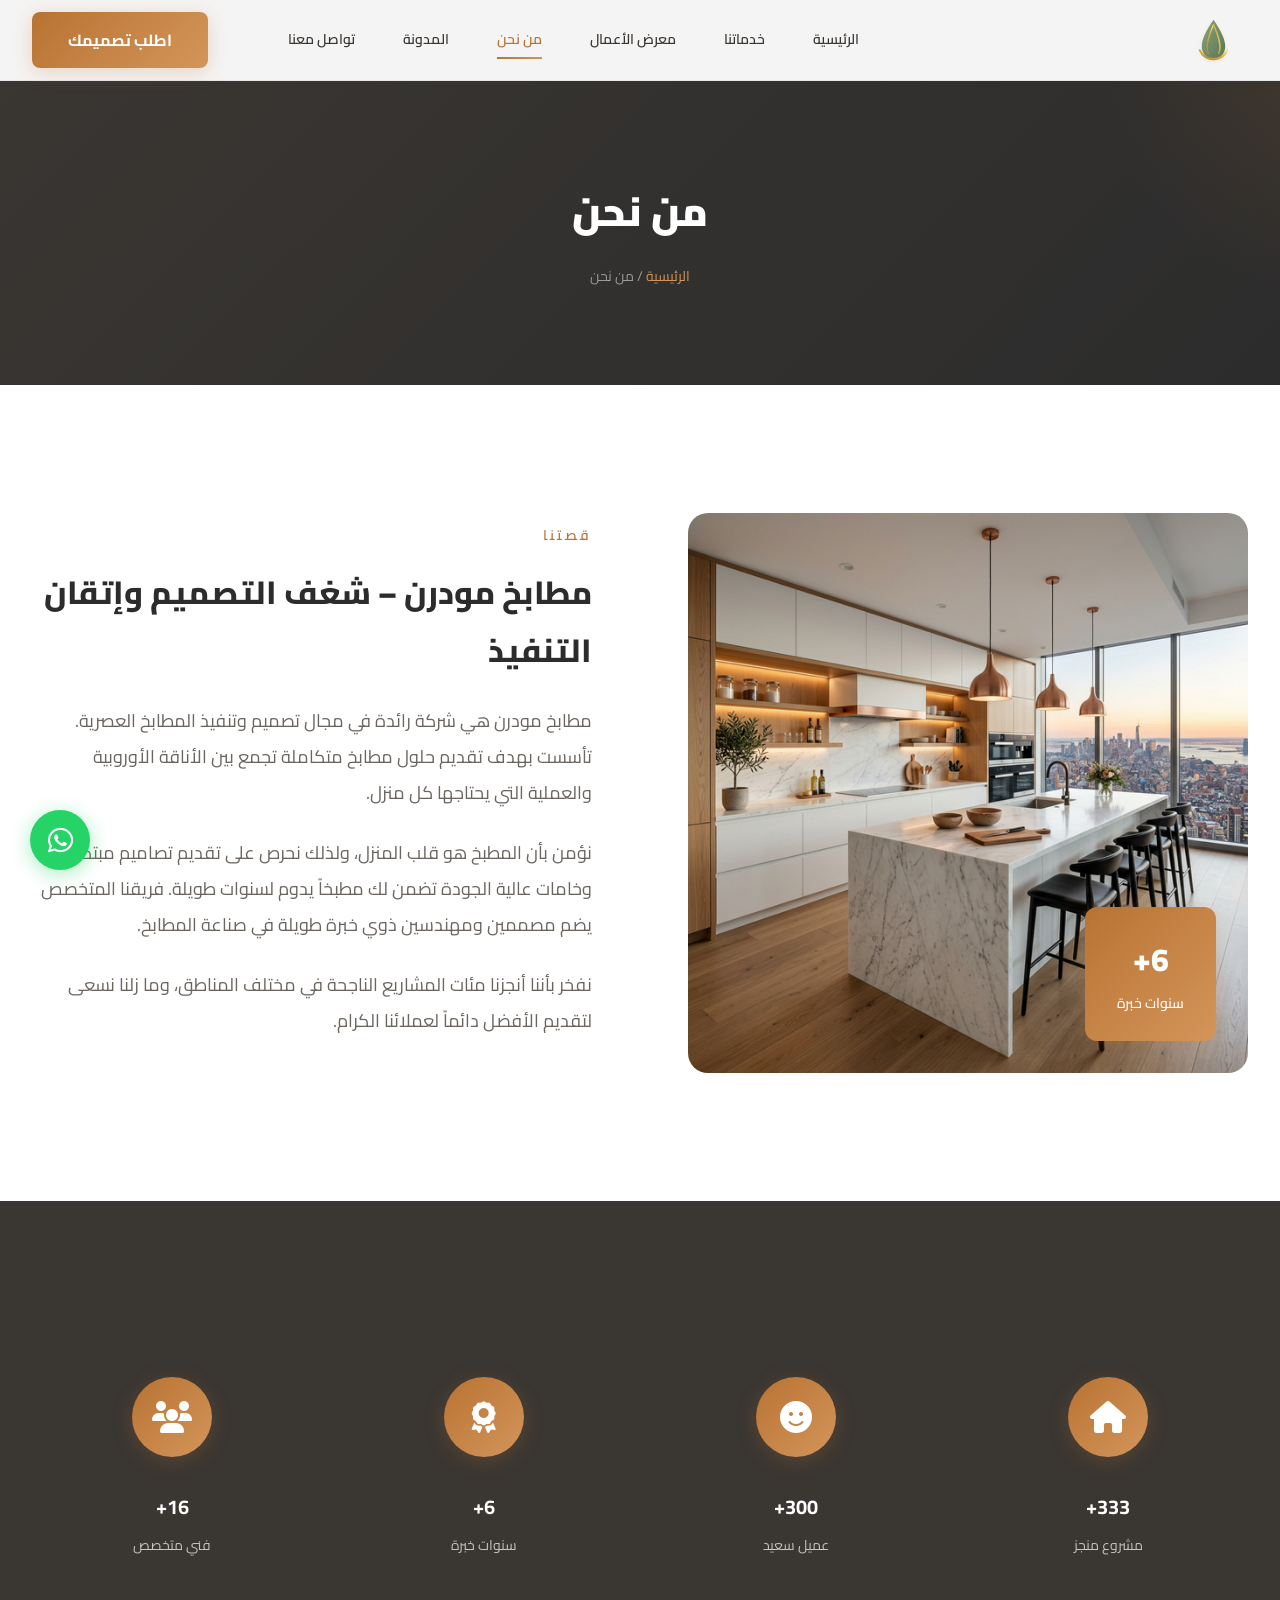
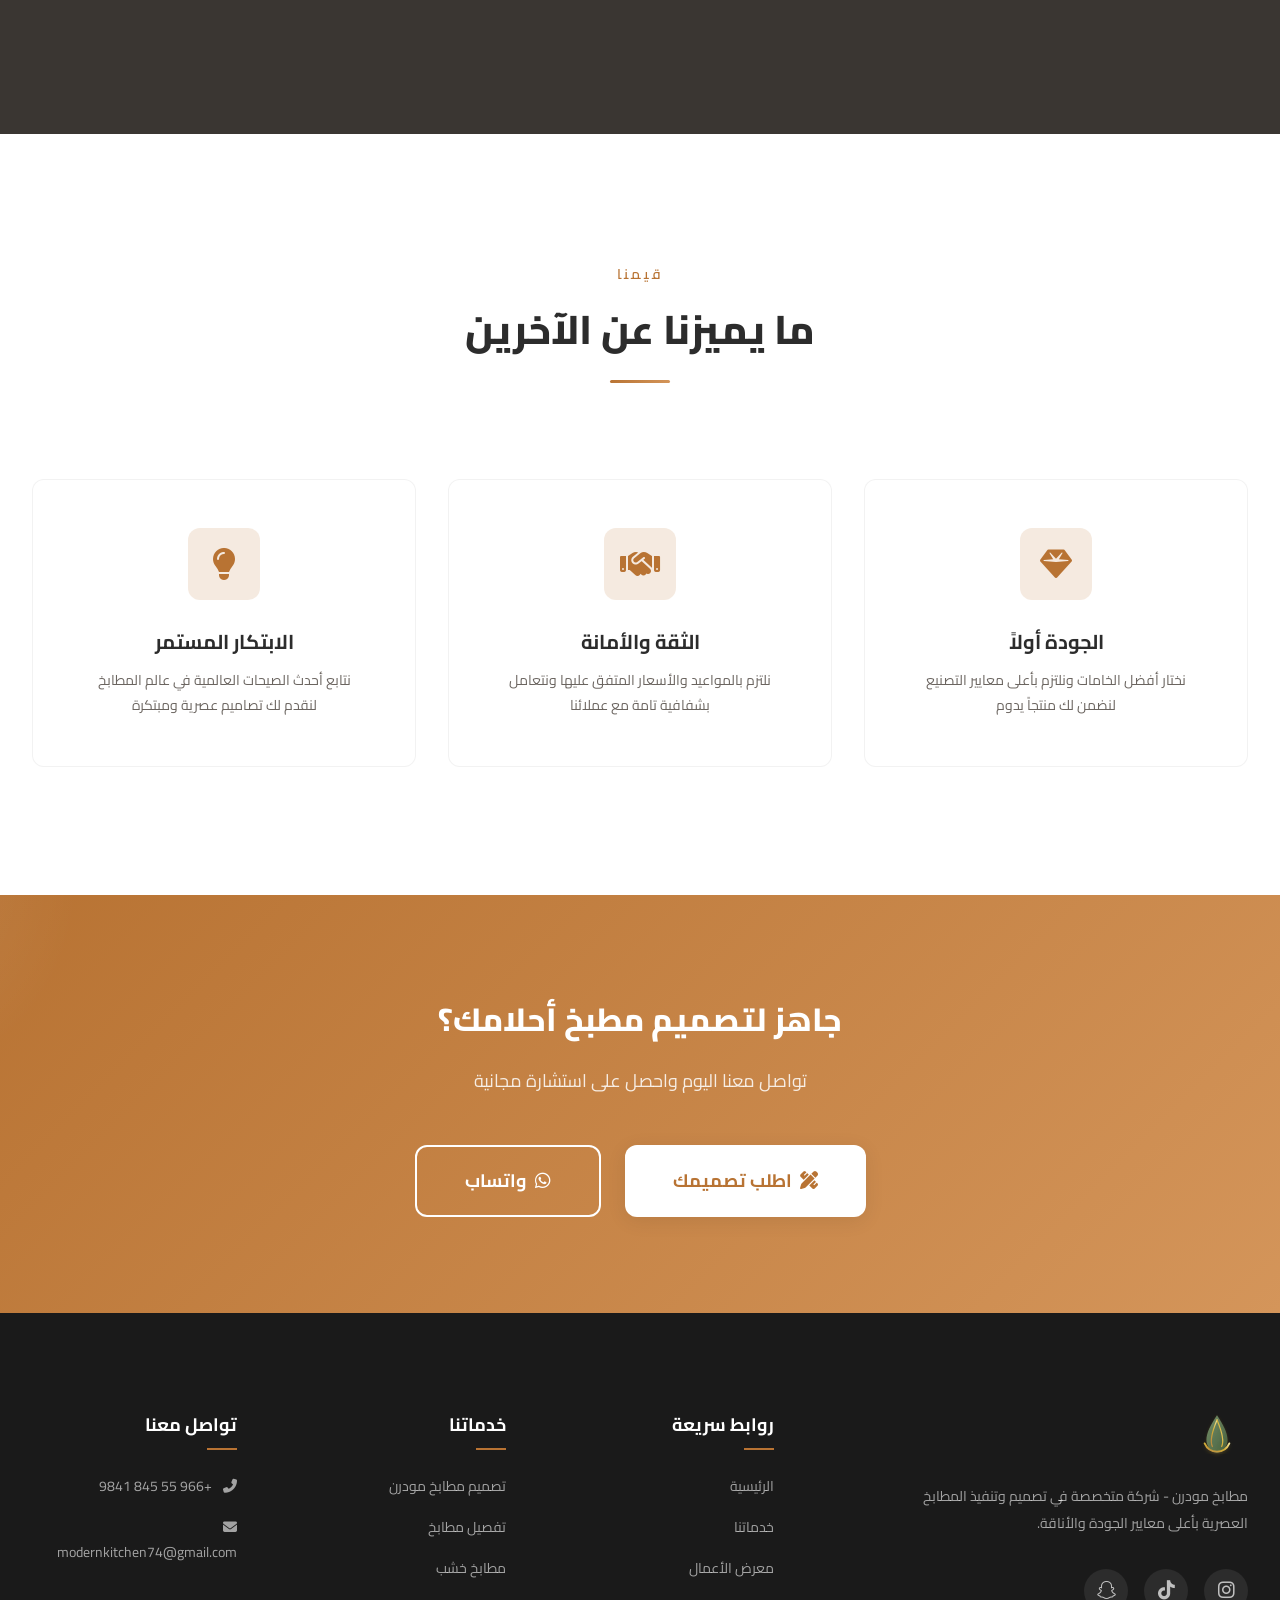
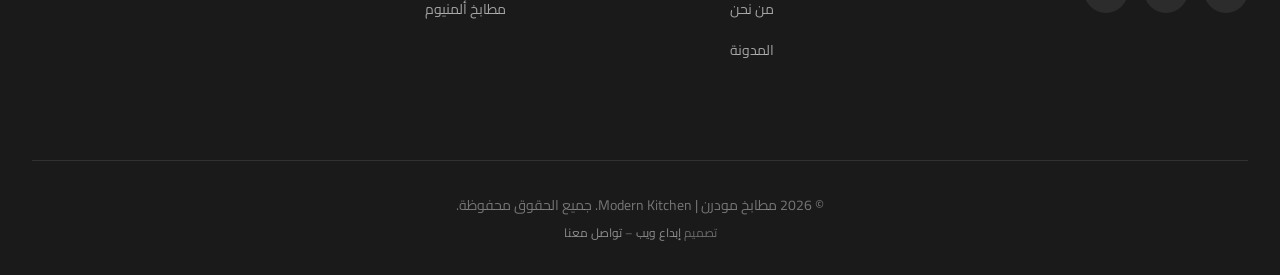
==== about.html @ 8cf5b896 "Add files via upload رفع ملفات الموقع" ====
<!DOCTYPE html>
<html lang="ar" dir="rtl">

<head>
    <meta charset="UTF-8">
    <meta name="viewport" content="width=device-width, initial-scale=1.0">
    <title>من نحن | مطابخ مودرن - خبرة وجودة في تصميم المطابخ</title>
    <meta name="description"
        content="تعرف على مطابخ مودرن، شركة رائدة في تصميم وتنفيذ المطابخ العصرية بأعلى معايير الجودة وأحدث التصاميم العالمية.">
    <meta name="keywords" content="مطابخ مودرن, شركة مطابخ, تصميم مطابخ حديثة, عن الشركة">
    <meta property="og:title" content="من نحن | مطابخ مودرن - خبرة وجودة في تصميم المطابخ">
    <meta property="og:description"
        content="تعرف على مطابخ مودرن، شركة رائدة في تصميم وتنفيذ المطابخ العصرية بأعلى معايير الجودة وأحدث التصاميم العالمية.">
    <meta property="og:image" content="assets/images/hero-kitchen.png">
    <meta property="og:type" content="website">
    <link rel="icon" href="assets/logo.svg" type="image/png">
    <link rel="stylesheet" href="css/style.css">
    <link rel="stylesheet" href="https://cdnjs.cloudflare.com/ajax/libs/font-awesome/6.5.1/css/all.min.css">
</head>

<body>

    <!-- Navigation -->
    <nav class="navbar" id="navbar">
        <div class="container">
            <a href="index.html" class="navbar__logo"><img src="assets/logo.svg" alt="مطابخ مودرن"></a>
            <div class="navbar__links" id="navLinks">
                <a href="index.html" class="navbar__link">الرئيسية</a>
                <a href="services.html" class="navbar__link">خدماتنا</a>
                <a href="gallery.html" class="navbar__link">معرض الأعمال</a>
                <a href="about.html" class="navbar__link active">من نحن</a>
                <a href="blog.html" class="navbar__link">المدونة</a>
                <a href="contact.html" class="navbar__link">تواصل معنا</a>
                <a href="contact.html" class="btn btn--primary navbar__cta">اطلب تصميمك</a>
            </div>
            <div class="navbar__toggle" id="navToggle"><span></span><span></span><span></span></div>
        </div>
    </nav>
    <div class="nav-overlay" id="navOverlay"></div>

    <!-- Page Header -->
    <div class="page-header">
        <div class="container">
            <h1 class="page-header__title">من نحن</h1>
            <p class="page-header__breadcrumb"><a href="index.html">الرئيسية</a> / من نحن</p>
        </div>
    </div>

    <!-- About Content -->
    <section class="section">
        <div class="container">
            <div class="about-content reveal">
                <div class="about-image">
                    <img src="assets/images/hero-kitchen.png" alt="فريق مطابخ مودرن">
                    <div class="about-image__badge">
                        <span class="number counter" data-target="10" data-suffix="+">0+</span>
                        <span class="text">سنوات خبرة</span>
                    </div>
                </div>
                <div class="about-text">
                    <span class="section-subtitle" style="text-align: right;">قصتنا</span>
                    <h2>مطابخ مودرن – شغف التصميم وإتقان التنفيذ</h2>
                    <p>
                        مطابخ مودرن هي شركة رائدة في مجال تصميم وتنفيذ المطابخ العصرية. تأسست بهدف تقديم حلول مطابخ
                        متكاملة تجمع بين الأناقة الأوروبية والعملية التي يحتاجها كل منزل.
                    </p>
                    <p>
                        نؤمن بأن المطبخ هو قلب المنزل، ولذلك نحرص على تقديم تصاميم مبتكرة وخامات عالية الجودة تضمن لك
                        مطبخاً يدوم لسنوات طويلة. فريقنا المتخصص يضم مصممين ومهندسين ذوي خبرة طويلة في صناعة المطابخ.
                    </p>
                    <p>
                        نفخر بأننا أنجزنا مئات المشاريع الناجحة في مختلف المناطق، وما زلنا نسعى لتقديم الأفضل دائماً
                        لعملائنا الكرام.
                    </p>
                </div>
            </div>
        </div>
    </section>

    <!-- Stats -->
    <section class="section section--dark">
        <div class="container">
            <div class="why-grid reveal">
                <div class="why-card" style="color: var(--white);">
                    <div class="why-card__icon">
                        <i class="fas fa-home"></i>
                    </div>
                    <h3 class="why-card__title" style="color: var(--white);"><span class="counter" data-target="500"
                            data-suffix="+">0+</span></h3>
                    <p class="why-card__desc" style="color: rgba(255,255,255,0.7);">مشروع منجز</p>
                </div>
                <div class="why-card" style="color: var(--white);">
                    <div class="why-card__icon">
                        <i class="fas fa-smile"></i>
                    </div>
                    <h3 class="why-card__title" style="color: var(--white);"><span class="counter" data-target="450"
                            data-suffix="+">0+</span></h3>
                    <p class="why-card__desc" style="color: rgba(255,255,255,0.7);">عميل سعيد</p>
                </div>
                <div class="why-card" style="color: var(--white);">
                    <div class="why-card__icon">
                        <i class="fas fa-award"></i>
                    </div>
                    <h3 class="why-card__title" style="color: var(--white);"><span class="counter" data-target="10"
                            data-suffix="+">0+</span></h3>
                    <p class="why-card__desc" style="color: rgba(255,255,255,0.7);">سنوات خبرة</p>
                </div>
                <div class="why-card" style="color: var(--white);">
                    <div class="why-card__icon">
                        <i class="fas fa-users"></i>
                    </div>
                    <h3 class="why-card__title" style="color: var(--white);"><span class="counter" data-target="25"
                            data-suffix="+">0+</span></h3>
                    <p class="why-card__desc" style="color: rgba(255,255,255,0.7);">فني متخصص</p>
                </div>
            </div>
        </div>
    </section>

    <!-- Values -->
    <section class="section">
        <div class="container">
            <div class="section-header reveal">
                <span class="section-subtitle">قيمنا</span>
                <h2 class="section-title">ما يميزنا عن الآخرين</h2>
                <div class="accent-line"></div>
            </div>
            <div class="services-grid">
                <div class="service-card reveal reveal-delay-1">
                    <div class="service-card__icon"><i class="fas fa-gem"></i></div>
                    <h3 class="service-card__title">الجودة أولاً</h3>
                    <p class="service-card__desc">نختار أفضل الخامات ونلتزم بأعلى معايير التصنيع لنضمن لك منتجاً يدوم
                    </p>
                </div>
                <div class="service-card reveal reveal-delay-2">
                    <div class="service-card__icon"><i class="fas fa-handshake"></i></div>
                    <h3 class="service-card__title">الثقة والأمانة</h3>
                    <p class="service-card__desc">نلتزم بالمواعيد والأسعار المتفق عليها ونتعامل بشفافية تامة مع عملائنا
                    </p>
                </div>
                <div class="service-card reveal reveal-delay-3">
                    <div class="service-card__icon"><i class="fas fa-lightbulb"></i></div>
                    <h3 class="service-card__title">الابتكار المستمر</h3>
                    <p class="service-card__desc">نتابع أحدث الصيحات العالمية في عالم المطابخ لنقدم لك تصاميم عصرية
                        ومبتكرة</p>
                </div>
            </div>
        </div>
    </section>

    <!-- CTA -->
    <section class="cta-banner">
        <div class="container reveal">
            <h2>جاهز لتصميم مطبخ أحلامك؟</h2>
            <p>تواصل معنا اليوم واحصل على استشارة مجانية</p>
            <div style="display:flex;justify-content:center;gap:var(--space-md);flex-wrap:wrap;">
                <a href="contact.html" class="btn btn--white btn--large"><i class="fas fa-pencil-ruler"></i> اطلب
                    تصميمك</a>
                <a href="https://wa.me/966558459841" target="_blank" class="btn btn--outline btn--large"
                    style="border-color:white;color:white;"><i class="fab fa-whatsapp"></i> واتساب</a>
            </div>
        </div>
    </section>

    <!-- Footer -->
    <footer class="footer">
        <div class="container">
            <div class="footer-grid">
                <div>
                    <div class="footer__logo"><img src="assets/logo.svg" alt="مطابخ مودرن"></div>
                    <p class="footer__about">مطابخ مودرن - شركة متخصصة في تصميم وتنفيذ المطابخ العصرية بأعلى معايير
                        الجودة والأناقة.</p>
                    <div class="footer__social">
                        <a href="https://www.instagram.com/cheetah.295295?igsh=aTEyNHp6MndlN3J6"
                            class="footer__social-link" aria-label="انستقرام" target="_blank"><i
                                class="fab fa-instagram"></i></a>
                        <a href="https://www.tiktok.com/@user1699991954633" class="footer__social-link"
                            aria-label="تيك توك" target="_blank"><i class="fab fa-tiktok"></i></a>
                        <a href="https://www.snapchat.com/add/bwrknlhmyqny26?share_id=SF7u6Dhm6Oc&locale=ar-EG-u-nu-latn"
                            class="footer__social-link" aria-label="سناب شات" target="_blank"><i
                                class="fab fa-snapchat"></i></a>
                    </div>
                </div>
                <div>
                    <h3 class="footer__title">روابط سريعة</h3>
                    <div class="footer__links">
                        <a href="index.html" class="footer__link">الرئيسية</a>
                        <a href="services.html" class="footer__link">خدماتنا</a>
                        <a href="gallery.html" class="footer__link">معرض الأعمال</a>
                        <a href="about.html" class="footer__link">من نحن</a>
                        <a href="blog.html" class="footer__link">المدونة</a>
                    </div>
                </div>
                <div>
                    <h3 class="footer__title">خدماتنا</h3>
                    <div class="footer__links">
                        <a href="services.html" class="footer__link">تصميم مطابخ مودرن</a>
                        <a href="services.html" class="footer__link">تفصيل مطابخ</a>
                        <a href="services.html" class="footer__link">مطابخ خشب</a>
                        <a href="services.html" class="footer__link">مطابخ ألمنيوم</a>
                    </div>
                </div>
                <div>
                    <h3 class="footer__title">تواصل معنا</h3>
                    <div class="footer__links">
                        <a href="tel:+966558459841" class="footer__link"><i class="fas fa-phone-alt"
                                style="margin-left: 8px;"></i> +966 55 845 9841</a>
                        <a href="mailto:modernkitchen74@gmail.com" class="footer__link"><i class="fas fa-envelope"
                                style="margin-left:8px;"></i> modernkitchen74@gmail.com</a>
                    </div>
                </div>
            </div>
            <div class="footer__bottom">
                <p>© 2026 مطابخ مودرن | Modern Kitchen. جميع الحقوق محفوظة.</p>
                <p class="footer__designer">
                    تصميم
                    <a href="https://wa.me/967779781978" target="_blank" rel="noopener noreferrer">إبداع ويب</a>
                    –
                    <a href="https://wa.me/967779781978" target="_blank" rel="noopener noreferrer">تواصل معنا</a>
                </p>
            </div>
        </div>
    </footer>

    <a href="https://wa.me/966558459841" target="_blank" class="whatsapp-float" aria-label="تواصل عبر واتساب"><i
            class="fab fa-whatsapp"></i></a>
    <script src="js/main.js"></script>
</body>

</html>
---- css/style.css ----
/* ======================================
   مطابخ مودرن – Modern Kitchen
   Design System & Styles
   ====================================== */

/* --- Google Fonts --- */
@import url('https://fonts.googleapis.com/css2?family=Cairo:wght@300;400;500;600;700;800;900&display=swap');

/* --- CSS Custom Properties --- */
:root {
  /* Colors */
  --white: #FFFFFF;
  --off-white: #FAFAF8;
  --light-gray: #F5F5F0;
  --medium-gray: #E8E0D8;
  --warm-gray: #C5B9AD;
  --dark-gray: #6B6560;
  --charcoal: #3A3632;
  --dark: #2C2C2C;
  --black: #1A1A1A;

  /* Brand Copper */
  --copper: #B87333;
  --copper-light: #D4955A;
  --copper-dark: #8B5A2B;
  --copper-glow: rgba(184, 115, 51, 0.15);
  --copper-gradient: linear-gradient(135deg, #B87333, #D4955A);

  /* Wood Tones */
  --wood-light: #DEC9A8;
  --wood-medium: #B8936A;
  --wood-dark: #8B6D4A;

  /* Typography */
  --font-family: 'Cairo', sans-serif;
  --font-size-xs: 0.75rem;
  --font-size-sm: 0.875rem;
  --font-size-base: 1rem;
  --font-size-md: 1.125rem;
  --font-size-lg: 1.25rem;
  --font-size-xl: 1.5rem;
  --font-size-2xl: 2rem;
  --font-size-3xl: 2.5rem;
  --font-size-4xl: 3.25rem;
  --font-size-5xl: 4rem;

  /* Spacing */
  --space-xs: 0.5rem;
  --space-sm: 1rem;
  --space-md: 1.5rem;
  --space-lg: 2rem;
  --space-xl: 3rem;
  --space-2xl: 4rem;
  --space-3xl: 6rem;
  --space-4xl: 8rem;

  /* Layout */
  --container-max: 1280px;
  --container-narrow: 960px;
  --radius-sm: 8px;
  --radius-md: 12px;
  --radius-lg: 20px;
  --radius-xl: 30px;

  /* Shadows */
  --shadow-sm: 0 2px 8px rgba(0, 0, 0, 0.06);
  --shadow-md: 0 4px 20px rgba(0, 0, 0, 0.08);
  --shadow-lg: 0 8px 40px rgba(0, 0, 0, 0.12);
  --shadow-xl: 0 16px 60px rgba(0, 0, 0, 0.16);
  --shadow-copper: 0 4px 20px rgba(184, 115, 51, 0.25);

  /* Transitions */
  --transition-fast: 0.2s cubic-bezier(0.4, 0, 0.2, 1);
  --transition-base: 0.3s cubic-bezier(0.4, 0, 0.2, 1);
  --transition-slow: 0.5s cubic-bezier(0.4, 0, 0.2, 1);
  --transition-spring: 0.6s cubic-bezier(0.34, 1.56, 0.64, 1);
}

/* --- Reset & Base --- */
*,
*::before,
*::after {
  margin: 0;
  padding: 0;
  box-sizing: border-box;
}

html {
  font-size: 16px;
  scroll-behavior: smooth;
  scroll-padding-top: 80px;
}

body {
  font-family: var(--font-family);
  font-weight: 400;
  line-height: 1.8;
  color: var(--dark);
  background-color: var(--white);
  direction: rtl;
  text-align: right;
  overflow-x: hidden;
  -webkit-font-smoothing: antialiased;
  -moz-osx-font-smoothing: grayscale;
}

a {
  text-decoration: none;
  color: inherit;
  transition: color var(--transition-fast);
}

img {
  max-width: 100%;
  height: auto;
  display: block;
}

ul,
ol {
  list-style: none;
}

button,
input,
textarea,
select {
  font-family: var(--font-family);
  font-size: var(--font-size-base);
  border: none;
  outline: none;
  background: none;
}

button {
  cursor: pointer;
}

/* --- Utility Classes --- */
.container {
  width: 100%;
  max-width: var(--container-max);
  margin: 0 auto;
  padding: 0 var(--space-lg);
}

.container--narrow {
  max-width: var(--container-narrow);
}

.section {
  padding: var(--space-4xl) 0;
}

.section--gray {
  background-color: var(--light-gray);
}

.section--dark {
  background-color: var(--charcoal);
  color: var(--white);
}

.section-header {
  text-align: center;
  margin-bottom: var(--space-3xl);
}

.section-subtitle {
  font-size: var(--font-size-sm);
  font-weight: 600;
  color: var(--copper);
  text-transform: uppercase;
  letter-spacing: 3px;
  margin-bottom: var(--space-sm);
  display: block;
}

.section-title {
  font-size: var(--font-size-3xl);
  font-weight: 800;
  color: var(--dark);
  margin-bottom: var(--space-md);
  line-height: 1.3;
}

.section--dark .section-title {
  color: var(--white);
}

.section-desc {
  font-size: var(--font-size-md);
  color: var(--dark-gray);
  max-width: 600px;
  margin: 0 auto;
  line-height: 1.9;
}

.section--dark .section-desc {
  color: var(--warm-gray);
}

/* Horizontal divider accent */
.accent-line {
  width: 60px;
  height: 3px;
  background: var(--copper-gradient);
  margin: var(--space-md) auto;
  border-radius: 2px;
}

/* --- Buttons --- */
.btn {
  display: inline-flex;
  align-items: center;
  justify-content: center;
  gap: var(--space-xs);
  padding: 14px 36px;
  border-radius: var(--radius-sm);
  font-weight: 700;
  font-size: var(--font-size-base);
  transition: all var(--transition-base);
  white-space: nowrap;
  position: relative;
  overflow: hidden;
}

.btn--primary {
  background: var(--copper-gradient);
  color: var(--white);
  box-shadow: var(--shadow-copper);
}

.btn--primary:hover {
  transform: translateY(-2px);
  box-shadow: 0 8px 30px rgba(184, 115, 51, 0.35);
}

.btn--outline {
  border: 2px solid var(--copper);
  color: var(--copper);
  background: transparent;
}

.btn--outline:hover {
  background: var(--copper);
  color: var(--white);
  transform: translateY(-2px);
}

.btn--white {
  background: var(--white);
  color: var(--copper);
  box-shadow: var(--shadow-md);
}

.btn--white:hover {
  transform: translateY(-2px);
  box-shadow: var(--shadow-lg);
}

.btn--whatsapp {
  background: #25D366;
  color: var(--white);
}

.btn--whatsapp:hover {
  background: #1EBE5A;
  transform: translateY(-2px);
  box-shadow: 0 8px 30px rgba(37, 211, 102, 0.3);
}

.btn--large {
  padding: 18px 48px;
  font-size: var(--font-size-md);
  border-radius: var(--radius-md);
}

/* --- Navigation --- */
.navbar {
  position: fixed;
  top: 0;
  right: 0;
  left: 0;
  z-index: 1000;
  background: rgba(255, 255, 255, 0.95);
  backdrop-filter: blur(20px);
  -webkit-backdrop-filter: blur(20px);
  border-bottom: 1px solid rgba(0, 0, 0, 0.05);
  transition: all var(--transition-base);
}

.navbar.scrolled {
  box-shadow: var(--shadow-md);
  background: rgba(255, 255, 255, 0.98);
}

.navbar .container {
  display: flex;
  align-items: center;
  justify-content: space-between;
  height: 80px;
}

.navbar__logo {
  display: flex;
  align-items: center;
  gap: var(--space-sm);
}

.navbar__logo img {
  height: 55px;
  width: auto;
  object-fit: contain;
}

.navbar__links {
  display: flex;
  align-items: center;
  gap: var(--space-xl);
}

.navbar__link {
  font-size: var(--font-size-sm);
  font-weight: 600;
  color: var(--charcoal);
  position: relative;
  padding: 6px 0;
}

.navbar__link::after {
  content: '';
  position: absolute;
  bottom: 0;
  right: 0;
  width: 0;
  height: 2px;
  background: var(--copper-gradient);
  transition: width var(--transition-base);
}

.navbar__link:hover::after,
.navbar__link.active::after {
  width: 100%;
}

.navbar__link:hover,
.navbar__link.active {
  color: var(--copper);
}

.navbar__cta {
  margin-right: var(--space-lg);
}

.navbar__toggle {
  display: none;
  flex-direction: column;
  gap: 5px;
  padding: 6px;
  cursor: pointer;
}

.navbar__toggle span {
  width: 24px;
  height: 2px;
  background: var(--dark);
  border-radius: 2px;
  transition: all var(--transition-fast);
}

/* --- Hero Section --- */
.hero {
  position: relative;
  height: 100vh;
  min-height: 700px;
  display: flex;
  align-items: center;
  overflow: hidden;
}

.hero__bg {
  position: absolute;
  inset: 0;
  z-index: 0;
}

.hero__bg img {
  width: 100%;
  height: 100%;
  object-fit: cover;
}

.hero__overlay {
  position: absolute;
  inset: 0;
  background: linear-gradient(to left,
      rgba(26, 26, 26, 0.75) 0%,
      rgba(26, 26, 26, 0.55) 40%,
      rgba(26, 26, 26, 0.2) 100%);
}

.hero__content {
  position: relative;
  z-index: 2;
  max-width: 650px;
}

.hero__badge {
  display: inline-block;
  padding: 8px 20px;
  background: var(--copper-glow);
  border: 1px solid rgba(184, 115, 51, 0.3);
  border-radius: var(--radius-xl);
  color: var(--copper-light);
  font-size: var(--font-size-sm);
  font-weight: 600;
  margin-bottom: var(--space-lg);
  backdrop-filter: blur(10px);
}

.hero__title {
  font-size: var(--font-size-4xl);
  font-weight: 900;
  color: var(--white);
  line-height: 1.25;
  margin-bottom: var(--space-lg);
}

.hero__title span {
  color: var(--copper-light);
}

.hero__subtitle {
  font-size: var(--font-size-lg);
  color: rgba(255, 255, 255, 0.85);
  line-height: 1.9;
  margin-bottom: var(--space-xl);
  max-width: 560px;
}

.hero__actions {
  display: flex;
  gap: var(--space-md);
  flex-wrap: wrap;
}

.hero__scroll {
  position: absolute;
  bottom: 40px;
  left: 50%;
  transform: translateX(-50%);
  z-index: 2;
  display: flex;
  flex-direction: column;
  align-items: center;
  gap: 8px;
  color: rgba(255, 255, 255, 0.5);
  font-size: var(--font-size-xs);
  animation: bounce 2s infinite;
}

.hero__scroll-icon {
  width: 28px;
  height: 44px;
  border: 2px solid rgba(255, 255, 255, 0.3);
  border-radius: 14px;
  position: relative;
}

.hero__scroll-icon::after {
  content: '';
  position: absolute;
  top: 8px;
  left: 50%;
  transform: translateX(-50%);
  width: 4px;
  height: 8px;
  background: var(--copper-light);
  border-radius: 2px;
  animation: scrollDot 2s infinite;
}

@keyframes bounce {

  0%,
  100% {
    transform: translateX(-50%) translateY(0);
  }

  50% {
    transform: translateX(-50%) translateY(8px);
  }
}

@keyframes scrollDot {
  0% {
    opacity: 1;
    top: 8px;
  }

  100% {
    opacity: 0;
    top: 24px;
  }
}

/* --- Services Section --- */
.services-grid {
  display: grid;
  grid-template-columns: repeat(3, 1fr);
  gap: var(--space-lg);
}

.service-card {
  background: var(--white);
  border-radius: var(--radius-md);
  padding: var(--space-xl);
  text-align: center;
  transition: all var(--transition-base);
  border: 1px solid rgba(0, 0, 0, 0.05);
  position: relative;
  overflow: hidden;
}

.service-card::before {
  content: '';
  position: absolute;
  top: 0;
  right: 0;
  left: 0;
  height: 3px;
  background: var(--copper-gradient);
  transform: scaleX(0);
  transition: transform var(--transition-base);
}

.service-card:hover::before {
  transform: scaleX(1);
}

.service-card:hover {
  transform: translateY(-8px);
  box-shadow: var(--shadow-lg);
}

.service-card__icon {
  width: 72px;
  height: 72px;
  margin: 0 auto var(--space-md);
  display: flex;
  align-items: center;
  justify-content: center;
  background: var(--copper-glow);
  border-radius: var(--radius-md);
  font-size: 2rem;
  color: var(--copper);
  transition: all var(--transition-base);
}

.service-card:hover .service-card__icon {
  background: var(--copper);
  color: var(--white);
  transform: scale(1.05);
}

.service-card__title {
  font-size: var(--font-size-lg);
  font-weight: 700;
  color: var(--dark);
  margin-bottom: var(--space-xs);
}

.service-card__desc {
  font-size: var(--font-size-sm);
  color: var(--dark-gray);
  line-height: 1.8;
}

/* --- Gallery Section --- */
.gallery-grid {
  display: grid;
  grid-template-columns: repeat(3, 1fr);
  grid-auto-rows: 300px;
  gap: var(--space-md);
}

.gallery-item {
  position: relative;
  border-radius: var(--radius-md);
  overflow: hidden;
  cursor: pointer;
  height: 100%;
}

.gallery-item img {
  width: 100%;
  height: 100%;
  object-fit: cover;
  transition: transform var(--transition-slow);
}

.gallery-item:hover img {
  transform: scale(1.08);
}

.gallery-item__overlay {
  position: absolute;
  inset: 0;
  background: linear-gradient(to top, rgba(26, 26, 26, 0.7) 0%, transparent 60%);
  display: flex;
  align-items: flex-end;
  padding: var(--space-lg);
  opacity: 0;
  transition: opacity var(--transition-base);
}

.gallery-item:hover .gallery-item__overlay {
  opacity: 1;
}

.gallery-item__title {
  color: var(--white);
  font-size: var(--font-size-md);
  font-weight: 700;
}

.gallery-item__tag {
  color: var(--copper-light);
  font-size: var(--font-size-sm);
  font-weight: 500;
}

/* Mosaic Layout */
.gallery-grid .gallery-item:nth-child(1) {
  grid-column: span 2;
  grid-row: span 2;
}

.gallery-grid .gallery-item:nth-child(6) {
  grid-row: span 2;
}

.gallery-grid .gallery-item:nth-child(9) {
  grid-column: span 2;
}

/* Mobile Responsiveness for Gallery */
@media (max-width: 992px) {
  .gallery-grid {
    grid-template-columns: repeat(2, 1fr);
    grid-auto-rows: 250px;
  }

  .gallery-grid .gallery-item:nth-child(1),
  .gallery-grid .gallery-item:nth-child(9) {
    grid-column: span 2;
  }
}

@media (max-width: 576px) {
  .gallery-grid {
    grid-template-columns: 1fr;
    grid-auto-rows: 200px;
  }

  .gallery-grid .gallery-item:nth-child(n) {
    grid-column: span 1;
    grid-row: span 1;
  }
}

/* --- Why Choose Us Section --- */
.why-grid {
  display: grid;
  grid-template-columns: repeat(4, 1fr);
  gap: var(--space-lg);
}

.why-card {
  text-align: center;
  padding: var(--space-xl);
}

.why-card__icon {
  width: 80px;
  height: 80px;
  margin: 0 auto var(--space-lg);
  display: flex;
  align-items: center;
  justify-content: center;
  background: var(--copper-gradient);
  border-radius: 50%;
  font-size: 2rem;
  color: var(--white);
  box-shadow: var(--shadow-copper);
  transition: transform var(--transition-spring);
}

.why-card:hover .why-card__icon {
  transform: scale(1.1) rotate(5deg);
}

.why-card__title {
  font-size: var(--font-size-lg);
  font-weight: 700;
  color: var(--dark);
  margin-bottom: var(--space-xs);
}

.why-card__desc {
  font-size: var(--font-size-sm);
  color: var(--dark-gray);
  line-height: 1.8;
}

/* --- Process Section --- */
.process-grid {
  display: grid;
  grid-template-columns: repeat(4, 1fr);
  gap: var(--space-lg);
  position: relative;
}

.process-grid::before {
  content: '';
  position: absolute;
  top: 48px;
  left: 15%;
  right: 15%;
  height: 2px;
  background: var(--medium-gray);
  z-index: 0;
}

.process-step {
  text-align: center;
  position: relative;
  z-index: 1;
}

.process-step__number {
  width: 96px;
  height: 96px;
  margin: 0 auto var(--space-lg);
  display: flex;
  align-items: center;
  justify-content: center;
  background: var(--white);
  border: 3px solid var(--copper);
  border-radius: 50%;
  font-size: var(--font-size-2xl);
  font-weight: 900;
  color: var(--copper);
  transition: all var(--transition-base);
  box-shadow: var(--shadow-sm);
}

.process-step:hover .process-step__number {
  background: var(--copper);
  color: var(--white);
  box-shadow: var(--shadow-copper);
  transform: scale(1.08);
}

.process-step__title {
  font-size: var(--font-size-md);
  font-weight: 700;
  color: var(--dark);
  margin-bottom: var(--space-xs);
}

.process-step__desc {
  font-size: var(--font-size-sm);
  color: var(--dark-gray);
}

/* --- Testimonials Section --- */
.testimonials-slider {
  max-width: 800px;
  margin: 0 auto;
  position: relative;
  overflow: hidden;
}

.testimonial-card {
  background: var(--white);
  border-radius: var(--radius-lg);
  padding: var(--space-2xl);
  text-align: center;
  box-shadow: var(--shadow-md);
  border: 1px solid rgba(0, 0, 0, 0.04);
  display: none;
}

.testimonial-card.active {
  display: block;
  animation: fadeIn 0.5s ease;
}

@keyframes fadeIn {
  from {
    opacity: 0;
    transform: translateY(10px);
  }

  to {
    opacity: 1;
    transform: translateY(0);
  }
}

.testimonial-card__stars {
  color: #F5A623;
  font-size: var(--font-size-xl);
  margin-bottom: var(--space-md);
  letter-spacing: 4px;
}

.testimonial-card__text {
  font-size: var(--font-size-lg);
  color: var(--charcoal);
  line-height: 2;
  margin-bottom: var(--space-lg);
  font-style: italic;
}

.testimonial-card__author {
  font-size: var(--font-size-md);
  font-weight: 700;
  color: var(--dark);
}

.testimonial-card__location {
  font-size: var(--font-size-sm);
  color: var(--dark-gray);
}

.testimonial-card__quote-icon {
  font-size: 3rem;
  color: var(--copper-glow);
  margin-bottom: var(--space-sm);
  display: block;
  color: var(--copper);
  opacity: 0.3;
}

.testimonials-nav {
  display: flex;
  justify-content: center;
  gap: var(--space-sm);
  margin-top: var(--space-xl);
}

.testimonials-nav button {
  width: 12px;
  height: 12px;
  border-radius: 50%;
  background: var(--medium-gray);
  transition: all var(--transition-fast);
  border: none;
  cursor: pointer;
}

.testimonials-nav button.active {
  background: var(--copper);
  transform: scale(1.2);
}

/* --- Contact Section --- */
.contact-wrapper {
  display: grid;
  grid-template-columns: 1fr 1fr;
  gap: var(--space-3xl);
  align-items: start;
}

.contact-info {
  padding-top: var(--space-lg);
}

.contact-info__title {
  font-size: var(--font-size-2xl);
  font-weight: 800;
  color: var(--dark);
  margin-bottom: var(--space-sm);
}

.contact-info__desc {
  font-size: var(--font-size-md);
  color: var(--dark-gray);
  margin-bottom: var(--space-xl);
  line-height: 1.9;
}

.contact-info__item {
  display: flex;
  align-items: center;
  gap: var(--space-md);
  margin-bottom: var(--space-lg);
}

.contact-info__icon {
  width: 52px;
  height: 52px;
  min-width: 52px;
  display: flex;
  align-items: center;
  justify-content: center;
  background: var(--copper-glow);
  border-radius: var(--radius-sm);
  font-size: 1.3rem;
  color: var(--copper);
}

.contact-info__text h4 {
  font-size: var(--font-size-base);
  font-weight: 700;
  color: var(--dark);
  margin-bottom: 2px;
}

.contact-info__text p {
  font-size: var(--font-size-sm);
  color: var(--dark-gray);
}

.contact-buttons {
  display: flex;
  gap: var(--space-sm);
  margin-top: var(--space-xl);
}

.contact-form {
  background: var(--white);
  border-radius: var(--radius-lg);
  padding: var(--space-2xl);
  box-shadow: var(--shadow-lg);
  border: 1px solid rgba(0, 0, 0, 0.04);
}

.form-group {
  margin-bottom: var(--space-md);
}

.form-group label {
  display: block;
  font-size: var(--font-size-sm);
  font-weight: 600;
  color: var(--dark);
  margin-bottom: var(--space-xs);
}

.form-group input,
.form-group textarea,
.form-group select {
  width: 100%;
  padding: 14px 18px;
  border: 2px solid var(--medium-gray);
  border-radius: var(--radius-sm);
  font-size: var(--font-size-base);
  color: var(--dark);
  background: var(--off-white);
  transition: all var(--transition-fast);
  direction: rtl;
}

.form-group input:focus,
.form-group textarea:focus,
.form-group select:focus {
  border-color: var(--copper);
  box-shadow: 0 0 0 4px var(--copper-glow);
  background: var(--white);
}

.form-group textarea {
  min-height: 120px;
  resize: vertical;
}

/* --- Footer --- */
.footer {
  background: var(--black);
  color: var(--white);
  padding: var(--space-3xl) 0 0;
}

.footer-grid {
  display: grid;
  grid-template-columns: 2fr 1fr 1fr 1fr;
  gap: var(--space-2xl);
  padding-bottom: var(--space-3xl);
  border-bottom: 1px solid rgba(255, 255, 255, 0.1);
}

.footer__logo {
  display: flex;
  align-items: center;
  gap: var(--space-sm);
  margin-bottom: var(--space-md);
}

.footer__logo img {
  height: 50px;
  object-fit: contain;
}

.footer__about {
  font-size: var(--font-size-sm);
  color: rgba(255, 255, 255, 0.6);
  line-height: 1.9;
  max-width: 350px;
}

.footer__title {
  font-size: var(--font-size-md);
  font-weight: 700;
  color: var(--white);
  margin-bottom: var(--space-lg);
  position: relative;
}

.footer__title::after {
  content: '';
  position: absolute;
  bottom: -8px;
  right: 0;
  width: 30px;
  height: 2px;
  background: var(--copper);
}

.footer__links {
  display: flex;
  flex-direction: column;
  gap: var(--space-sm);
}

.footer__link {
  font-size: var(--font-size-sm);
  color: rgba(255, 255, 255, 0.6);
  transition: all var(--transition-fast);
}

.footer__link:hover {
  color: var(--copper-light);
  padding-right: 8px;
}

.footer__social {
  display: flex;
  gap: var(--space-sm);
  margin-top: var(--space-lg);
}

.footer__social-link {
  width: 44px;
  height: 44px;
  display: flex;
  align-items: center;
  justify-content: center;
  border-radius: 50%;
  background: rgba(255, 255, 255, 0.08);
  color: rgba(255, 255, 255, 0.7);
  font-size: 1.2rem;
  transition: all var(--transition-base);
}

.footer__social-link:hover {
  background: var(--copper);
  color: var(--white);
  transform: translateY(-3px);
}

.footer__bottom {
  text-align: center;
  padding: var(--space-lg) 0;
  font-size: var(--font-size-sm);
  color: rgba(255, 255, 255, 0.4);
}

.footer__designer {
  margin-top: 4px;
  font-size: var(--font-size-xs);
  color: rgba(255, 255, 255, 0.35);
}

.footer__designer a {
  color: rgba(255, 255, 255, 0.5);
  text-decoration: none;
}

.footer__designer a:hover {
  color: var(--copper-light);
}

/* --- Floating WhatsApp Button --- */
.whatsapp-float {
  position: fixed;
  bottom: 30px;
  left: 30px;
  z-index: 999;
  width: 60px;
  height: 60px;
  background: #25D366;
  border-radius: 50%;
  display: flex;
  align-items: center;
  justify-content: center;
  color: var(--white);
  font-size: 1.8rem;
  box-shadow: 0 4px 20px rgba(37, 211, 102, 0.4);
  transition: all var(--transition-base);
  animation: whatsappPulse 2s infinite;
}

.whatsapp-float:hover {
  transform: scale(1.1);
  box-shadow: 0 8px 30px rgba(37, 211, 102, 0.5);
}

@keyframes whatsappPulse {

  0%,
  100% {
    box-shadow: 0 4px 20px rgba(37, 211, 102, 0.4);
  }

  50% {
    box-shadow: 0 4px 30px rgba(37, 211, 102, 0.6), 0 0 0 10px rgba(37, 211, 102, 0.1);
  }
}

/* --- Lightbox --- */
.lightbox {
  display: none;
  position: fixed;
  inset: 0;
  z-index: 2000;
  background: rgba(0, 0, 0, 0.92);
  backdrop-filter: blur(10px);
  align-items: center;
  justify-content: center;
  padding: var(--space-xl);
}

.lightbox.active {
  display: flex;
}

.lightbox__img {
  max-width: 90%;
  max-height: 85vh;
  border-radius: var(--radius-md);
  box-shadow: var(--shadow-xl);
}

.lightbox__close {
  position: absolute;
  top: 20px;
  left: 20px;
  width: 48px;
  height: 48px;
  display: flex;
  align-items: center;
  justify-content: center;
  border-radius: 50%;
  background: rgba(255, 255, 255, 0.1);
  color: var(--white);
  font-size: 1.5rem;
  cursor: pointer;
  transition: all var(--transition-fast);
}

.lightbox__close:hover {
  background: rgba(255, 255, 255, 0.2);
  transform: rotate(90deg);
}

/* --- Scroll Reveal Animations --- */
.reveal {
  opacity: 0;
  transform: translateY(30px);
  transition: all 0.8s cubic-bezier(0.4, 0, 0.2, 1);
}

.reveal.visible {
  opacity: 1;
  transform: translateY(0);
}

.reveal-delay-1 {
  transition-delay: 0.1s;
}

.reveal-delay-2 {
  transition-delay: 0.2s;
}

.reveal-delay-3 {
  transition-delay: 0.3s;
}

.reveal-delay-4 {
  transition-delay: 0.4s;
}

.reveal-delay-5 {
  transition-delay: 0.5s;
}

.reveal-delay-6 {
  transition-delay: 0.6s;
}

/* --- Page Header (for inner pages) --- */
.page-header {
  padding: calc(80px + var(--space-3xl)) 0 var(--space-3xl);
  background: linear-gradient(135deg, var(--charcoal) 0%, var(--dark) 100%);
  text-align: center;
  position: relative;
  overflow: hidden;
}

.page-header::before {
  content: '';
  position: absolute;
  top: -50%;
  right: -25%;
  width: 500px;
  height: 500px;
  background: radial-gradient(circle, var(--copper-glow) 0%, transparent 70%);
  border-radius: 50%;
}

.page-header__title {
  font-size: var(--font-size-3xl);
  font-weight: 900;
  color: var(--white);
  margin-bottom: var(--space-sm);
  position: relative;
}

.page-header__breadcrumb {
  font-size: var(--font-size-sm);
  color: rgba(255, 255, 255, 0.5);
  position: relative;
}

.page-header__breadcrumb a {
  color: var(--copper-light);
}

/* --- Blog Cards --- */
.blog-grid {
  display: grid;
  grid-template-columns: repeat(3, 1fr);
  gap: var(--space-lg);
}

.blog-card {
  background: var(--white);
  border-radius: var(--radius-md);
  overflow: hidden;
  box-shadow: var(--shadow-sm);
  transition: all var(--transition-base);
  border: 1px solid rgba(0, 0, 0, 0.05);
  display: flex;
  flex-direction: column;
}

.blog-card:hover {
  transform: translateY(-6px);
  box-shadow: var(--shadow-lg);
}

.blog-card__img {
  aspect-ratio: 16/10;
  overflow: hidden;
}

.blog-card__img img {
  width: 100%;
  height: 100%;
  object-fit: cover;
  transition: transform var(--transition-slow);
}

.blog-card:hover .blog-card__img img {
  transform: scale(1.05);
}

.blog-card__body {
  padding: var(--space-lg);
  display: flex;
  flex-direction: column;
  flex-grow: 1;
}

.blog-card__date {
  font-size: var(--font-size-xs);
  color: var(--copper);
  font-weight: 600;
  margin-bottom: var(--space-xs);
}

.blog-card__title {
  font-size: var(--font-size-lg);
  font-weight: 700;
  color: var(--dark);
  margin-bottom: var(--space-xs);
  line-height: 1.5;
}

.blog-card__excerpt {
  font-size: var(--font-size-sm);
  color: var(--dark-gray);
  line-height: 1.8;
  margin-bottom: var(--space-md);
  flex-grow: 1;
}

.blog-card__link {
  font-size: var(--font-size-sm);
  font-weight: 700;
  color: var(--copper);
  display: inline-flex;
  align-items: center;
  gap: 6px;
  transition: gap var(--transition-fast);
  margin-top: auto;
}

.blog-card__link:hover {
  gap: 12px;
}

/* --- About Section --- */
.about-content {
  display: grid;
  grid-template-columns: 1fr 1fr;
  gap: var(--space-3xl);
  align-items: center;
}

.about-image {
  border-radius: var(--radius-lg);
  overflow: hidden;
  position: relative;
}

.about-image img {
  width: 100%;
  height: 100%;
  object-fit: cover;
}

.about-image__badge {
  position: absolute;
  bottom: var(--space-lg);
  right: var(--space-lg);
  background: var(--copper-gradient);
  color: var(--white);
  padding: var(--space-md) var(--space-lg);
  border-radius: var(--radius-md);
  text-align: center;
  box-shadow: var(--shadow-copper);
}

.about-image__badge .number {
  font-size: var(--font-size-2xl);
  font-weight: 900;
  display: block;
}

.about-image__badge .text {
  font-size: var(--font-size-sm);
  font-weight: 500;
}

.about-text h2 {
  font-size: var(--font-size-2xl);
  font-weight: 800;
  color: var(--dark);
  margin-bottom: var(--space-md);
}

.about-text p {
  font-size: var(--font-size-md);
  color: var(--dark-gray);
  line-height: 2;
  margin-bottom: var(--space-md);
}

.about-stats {
  display: grid;
  grid-template-columns: repeat(3, 1fr);
  gap: var(--space-md);
  margin-top: var(--space-xl);
}

.about-stat {
  text-align: center;
  padding: var(--space-md);
  background: var(--light-gray);
  border-radius: var(--radius-sm);
}

.about-stat__number {
  font-size: var(--font-size-2xl);
  font-weight: 900;
  color: var(--copper);
}

.about-stat__label {
  font-size: var(--font-size-sm);
  color: var(--dark-gray);
}

/* --- Counter Animation --- */
.counter {
  display: inline-block;
}

/* --- CTA Banner --- */
.cta-banner {
  background: var(--copper-gradient);
  padding: var(--space-3xl) 0;
  text-align: center;
  position: relative;
  overflow: hidden;
}

.cta-banner::before {
  content: '';
  position: absolute;
  top: -50%;
  left: -25%;
  width: 400px;
  height: 400px;
  background: radial-gradient(circle, rgba(255, 255, 255, 0.1) 0%, transparent 70%);
  border-radius: 50%;
}

.cta-banner h2 {
  font-size: var(--font-size-2xl);
  font-weight: 800;
  color: var(--white);
  margin-bottom: var(--space-sm);
  position: relative;
}

.cta-banner p {
  font-size: var(--font-size-md);
  color: rgba(255, 255, 255, 0.85);
  margin-bottom: var(--space-xl);
  position: relative;
}

.cta-banner .btn {
  position: relative;
}

/* =========================
   BLOG MODAL
   ========================= */

.blog-modal {
  display: none;
  position: fixed;
  inset: 0;
  z-index: 2000;
  align-items: center;
  justify-content: center;
  padding: var(--space-xl);
}

.blog-modal.active {
  display: flex;
}

.blog-modal__overlay {
  position: absolute;
  inset: 0;
  background: rgba(0, 0, 0, 0.85);
  backdrop-filter: blur(8px);
  z-index: 1;
}

.blog-modal__content {
  position: relative;
  z-index: 2;
  background: var(--white);
  border-radius: var(--radius-lg);
  width: 100%;
  max-width: 800px;
  max-height: 90vh;
  overflow-y: auto;
  box-shadow: var(--shadow-xl);
  display: flex;
  flex-direction: column;
  animation: modalFadeIn 0.4s cubic-bezier(0.16, 1, 0.3, 1);
}

.blog-modal__close {
  position: absolute;
  top: 20px;
  left: 20px; /* Arabic RTL */
  width: 44px;
  height: 44px;
  display: flex;
  align-items: center;
  justify-content: center;
  border-radius: 50%;
  background: var(--white);
  color: var(--dark);
  font-size: 1.5rem;
  cursor: pointer;
  z-index: 3;
  transition: all var(--transition-fast);
  border: none;
  box-shadow: var(--shadow-md);
}

.blog-modal__close:hover {
  background: var(--copper);
  color: var(--white);
  transform: rotate(90deg) scale(1.1);
}

.blog-modal__body {
  padding: var(--space-xl);
}

.blog-modal__date {
  font-size: var(--font-size-sm);
  color: var(--copper);
  font-weight: 700;
  display: block;
  margin-bottom: var(--space-xs);
}

.blog-modal__title {
  font-size: var(--font-size-2xl);
  font-weight: 800;
  color: var(--dark);
  margin-bottom: var(--space-sm);
  line-height: 1.4;
}

.blog-modal__text {
  font-size: var(--font-size-md);
  color: var(--dark-gray);
  line-height: 2;
  margin-bottom: var(--space-xl);
}

.blog-modal__footer {
  text-align: center;
}

@keyframes modalFadeIn {
  from {
    opacity: 0;
    transform: translateY(30px) scale(0.95);
  }
  to {
    opacity: 1;
    transform: translateY(0) scale(1);
  }
}

@media (max-width: 768px) {
  .blog-modal__img {
    height: 250px;
  }
  .blog-modal__body {
    padding: var(--space-lg);
  }
  .blog-modal__title {
    font-size: var(--font-size-xl);
  }
}

/* =========================
   RESPONSIVE DESIGN
   ========================= */

@media (max-width: 1024px) {
  .services-grid {
    grid-template-columns: repeat(2, 1fr);
  }

  .why-grid {
    grid-template-columns: repeat(2, 1fr);
  }

  .process-grid {
    grid-template-columns: repeat(2, 1fr);
  }

  .process-grid::before {
    display: none;
  }

  .footer-grid {
    grid-template-columns: repeat(2, 1fr);
  }

  .gallery-grid {
    grid-template-columns: repeat(2, 1fr);
  }

  .gallery-grid .gallery-item:nth-child(1) {
    grid-column: span 2;
    grid-row: span 1;
  }

  .blog-grid {
    grid-template-columns: repeat(2, 1fr);
  }

  .about-content {
    grid-template-columns: 1fr;
    gap: var(--space-xl);
  }
}

@media (max-width: 768px) {
  :root {
    --font-size-4xl: 2.25rem;
    --font-size-3xl: 1.875rem;
    --font-size-2xl: 1.5rem;
  }

  .section {
    padding: var(--space-3xl) 0;
  }

  .container {
    padding: 0 var(--space-md);
  }

  /* Navbar */
  .navbar .container {
    height: 70px;
  }

  .navbar__links {
    position: fixed;
    top: 0;
    right: -100%;
    width: 80%;
    max-width: 320px;
    height: 100vh;
    background: var(--white);
    flex-direction: column;
    align-items: flex-start;
    padding: 100px var(--space-xl) var(--space-xl);
    gap: var(--space-md);
    box-shadow: var(--shadow-xl);
    transition: right var(--transition-base);
    z-index: 100;
  }

  .navbar__links.open {
    right: 0;
  }

  .navbar__cta {
    margin-right: 0;
    margin-top: var(--space-md);
  }

  .navbar__toggle {
    display: flex;
    z-index: 200;
  }

  .navbar__toggle.active span:nth-child(1) {
    transform: rotate(45deg) translate(4px, 4px);
  }

  .navbar__toggle.active span:nth-child(2) {
    opacity: 0;
  }

  .navbar__toggle.active span:nth-child(3) {
    transform: rotate(-45deg) translate(5px, -5px);
  }

  .nav-overlay {
    display: none;
    position: fixed;
    inset: 0;
    background: rgba(0, 0, 0, 0.5);
    z-index: 50;
  }

  .nav-overlay.active {
    display: block;
  }

  /* Hero */
  .hero {
    min-height: 600px;
  }

  .hero__title {
    font-size: var(--font-size-3xl);
  }

  .hero__actions {
    flex-direction: column;
  }

  .hero__scroll {
    display: none;
  }

  /* Grids */
  .services-grid {
    grid-template-columns: 1fr;
  }

  .why-grid {
    grid-template-columns: 1fr 1fr;
  }

  .process-grid {
    grid-template-columns: 1fr 1fr;
  }

  .gallery-grid {
    grid-template-columns: 1fr 1fr;
  }

  .gallery-grid .gallery-item:nth-child(1) {
    grid-column: span 1;
  }

  .blog-grid {
    grid-template-columns: 1fr;
  }

  .contact-wrapper {
    grid-template-columns: 1fr;
  }

  .footer-grid {
    grid-template-columns: 1fr;
  }

  .contact-buttons {
    flex-direction: column;
  }

  /* Footer */
  .footer-grid {
    text-align: center;
  }

  .footer__about {
    max-width: none;
  }

  .footer__title::after {
    right: 50%;
    transform: translateX(50%);
  }

  .footer__social {
    justify-content: center;
  }
}

@media (max-width: 480px) {
  :root {
    --font-size-4xl: 1.875rem;
    --font-size-3xl: 1.5rem;
  }

  .why-grid {
    grid-template-columns: 1fr;
  }

  .process-grid {
    grid-template-columns: 1fr;
  }

  .gallery-grid {
    grid-template-columns: 1fr;
  }

  .about-stats {
    grid-template-columns: 1fr;
  }

  .btn--large {
    padding: 14px 32px;
    font-size: var(--font-size-base);
  }

  .whatsapp-float {
    bottom: 20px;
    left: 20px;
    width: 52px;
    height: 52px;
    font-size: 1.5rem;
  }
}
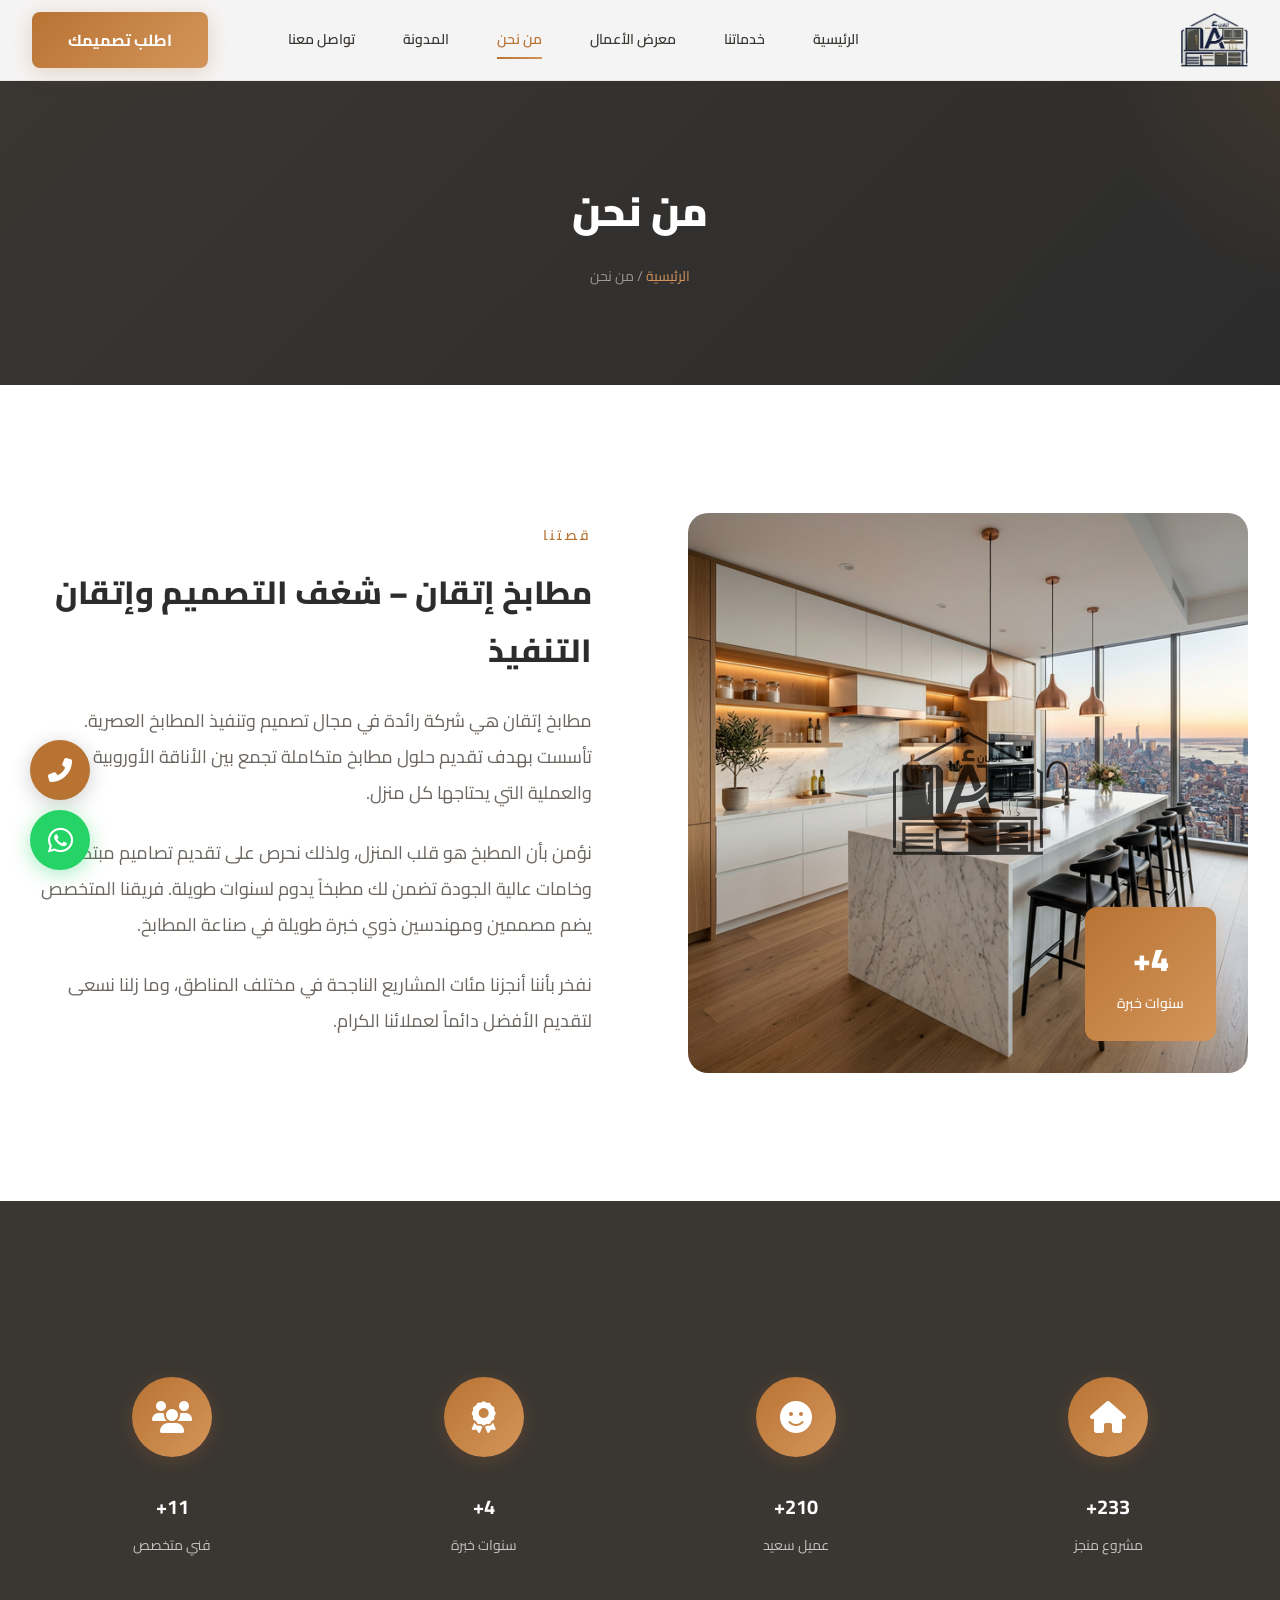
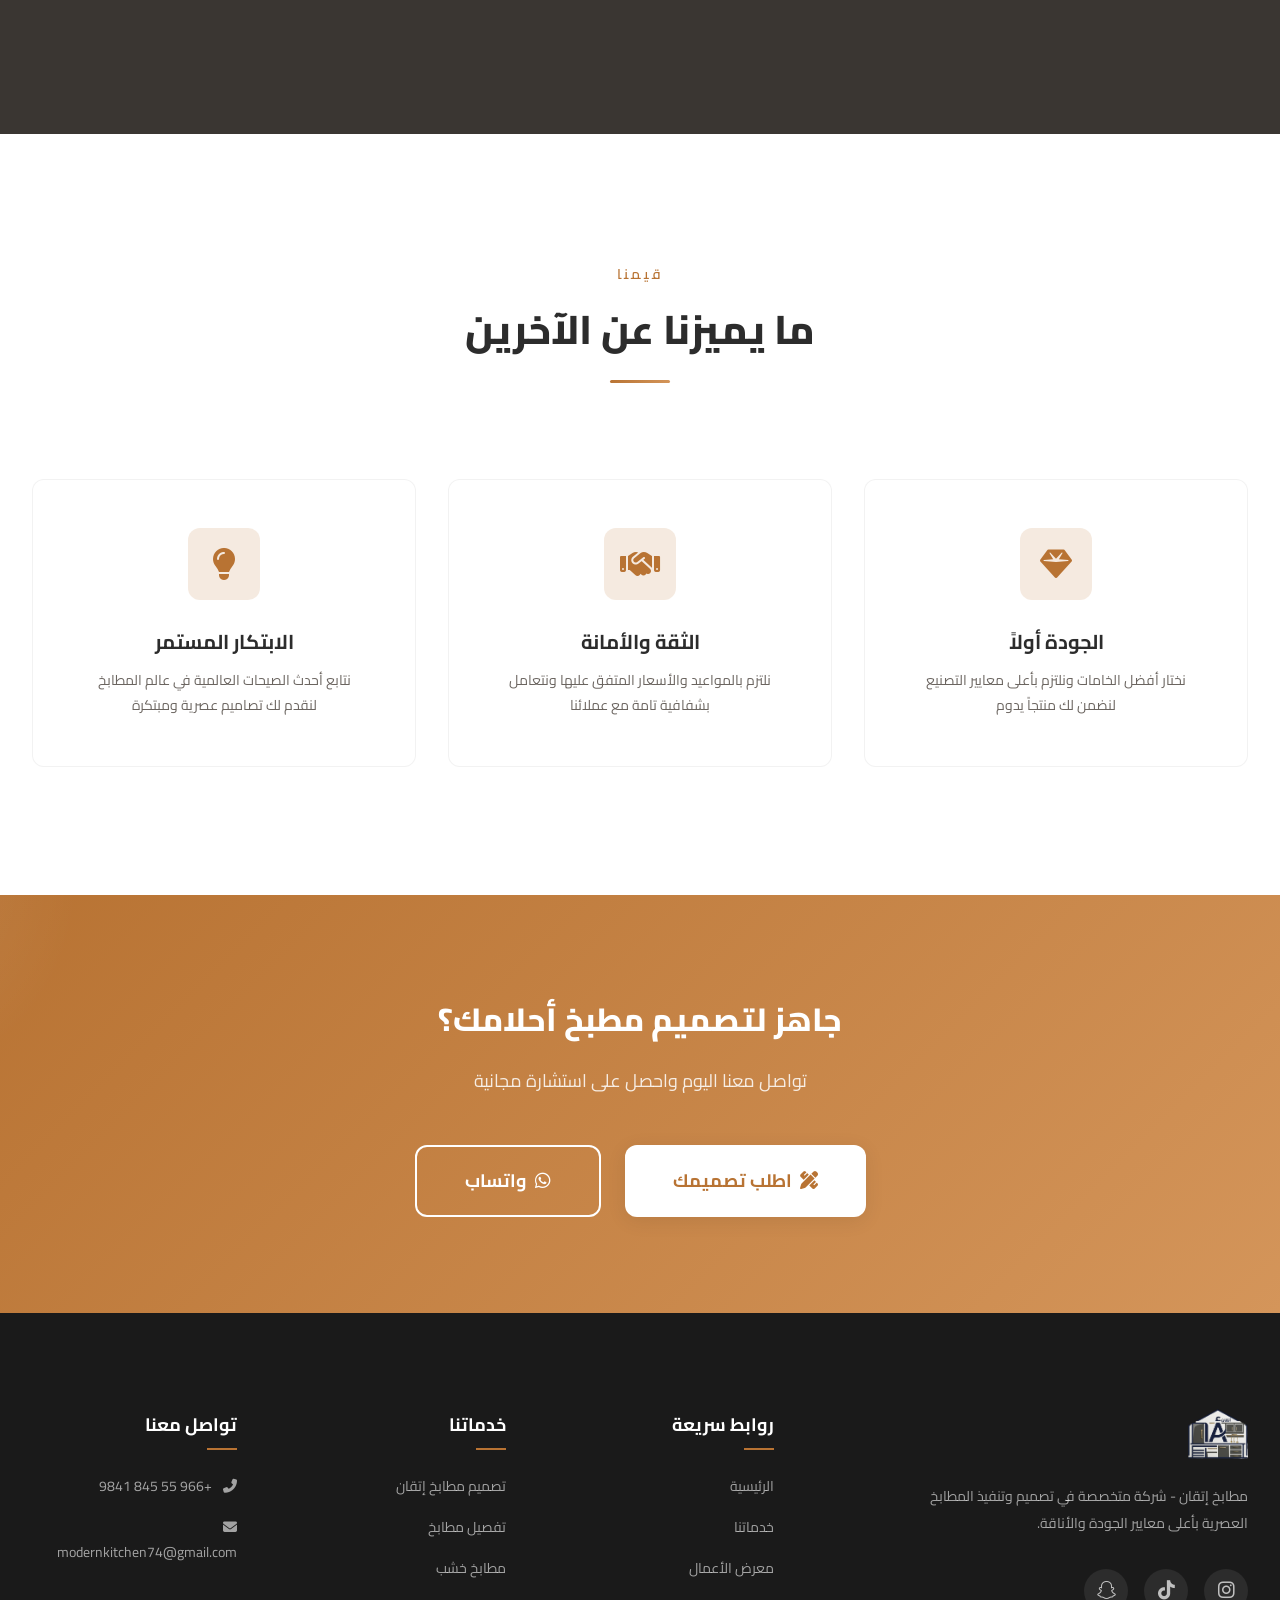
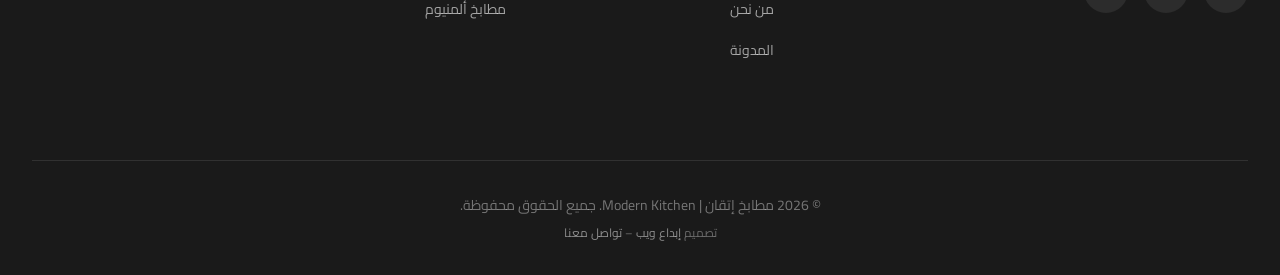
==== commit 6c49ce5b: "Add files via upload" ====
--- a/about.html
+++ b/about.html
@@ -4,16 +4,16 @@
 <head>
     <meta charset="UTF-8">
     <meta name="viewport" content="width=device-width, initial-scale=1.0">
-    <title>من نحن | مطابخ مودرن - خبرة وجودة في تصميم المطابخ</title>
+    <title>من نحن | مطابخ إتقان - خبرة وجودة في تصميم المطابخ</title>
     <meta name="description"
-        content="تعرف على مطابخ مودرن، شركة رائدة في تصميم وتنفيذ المطابخ العصرية بأعلى معايير الجودة وأحدث التصاميم العالمية.">
-    <meta name="keywords" content="مطابخ مودرن, شركة مطابخ, تصميم مطابخ حديثة, عن الشركة">
-    <meta property="og:title" content="من نحن | مطابخ مودرن - خبرة وجودة في تصميم المطابخ">
+        content="تعرف على مطابخ إتقان، شركة رائدة في تصميم وتنفيذ المطابخ العصرية بأعلى معايير الجودة وأحدث التصاميم العالمية.">
+    <meta name="keywords" content="مطابخ إتقان, شركة مطابخ, تصميم مطابخ حديثة, عن الشركة">
+    <meta property="og:title" content="من نحن | مطابخ إتقان - خبرة وجودة في تصميم المطابخ">
     <meta property="og:description"
-        content="تعرف على مطابخ مودرن، شركة رائدة في تصميم وتنفيذ المطابخ العصرية بأعلى معايير الجودة وأحدث التصاميم العالمية.">
+        content="تعرف على مطابخ إتقان، شركة رائدة في تصميم وتنفيذ المطابخ العصرية بأعلى معايير الجودة وأحدث التصاميم العالمية.">
     <meta property="og:image" content="assets/images/hero-kitchen.png">
     <meta property="og:type" content="website">
-    <link rel="icon" href="assets/logo.svg" type="image/png">
+    <link rel="icon" href="assets/logo.png" type="image/png">
     <link rel="stylesheet" href="css/style.css">
     <link rel="stylesheet" href="https://cdnjs.cloudflare.com/ajax/libs/font-awesome/6.5.1/css/all.min.css">
 </head>
@@ -23,7 +23,7 @@
     <!-- Navigation -->
     <nav class="navbar" id="navbar">
         <div class="container">
-            <a href="index.html" class="navbar__logo"><img src="assets/logo.svg" alt="مطابخ مودرن"></a>
+            <a href="index.html" class="navbar__logo"><img src="assets/logo.png" alt="مطابخ إتقان"></a>
             <div class="navbar__links" id="navLinks">
                 <a href="index.html" class="navbar__link">الرئيسية</a>
                 <a href="services.html" class="navbar__link">خدماتنا</a>
@@ -51,7 +51,7 @@
         <div class="container">
             <div class="about-content reveal">
                 <div class="about-image">
-                    <img src="assets/images/hero-kitchen.png" alt="فريق مطابخ مودرن">
+                    <img src="assets/images/hero-kitchen.png" alt="فريق مطابخ إتقان">
                     <div class="about-image__badge">
                         <span class="number counter" data-target="10" data-suffix="+">0+</span>
                         <span class="text">سنوات خبرة</span>
@@ -59,9 +59,9 @@
                 </div>
                 <div class="about-text">
                     <span class="section-subtitle" style="text-align: right;">قصتنا</span>
-                    <h2>مطابخ مودرن – شغف التصميم وإتقان التنفيذ</h2>
+                    <h2>مطابخ إتقان – شغف التصميم وإتقان التنفيذ</h2>
                     <p>
-                        مطابخ مودرن هي شركة رائدة في مجال تصميم وتنفيذ المطابخ العصرية. تأسست بهدف تقديم حلول مطابخ
+                        مطابخ إتقان هي شركة رائدة في مجال تصميم وتنفيذ المطابخ العصرية. تأسست بهدف تقديم حلول مطابخ
                         متكاملة تجمع بين الأناقة الأوروبية والعملية التي يحتاجها كل منزل.
                     </p>
                     <p>
@@ -167,8 +167,8 @@
         <div class="container">
             <div class="footer-grid">
                 <div>
-                    <div class="footer__logo"><img src="assets/logo.svg" alt="مطابخ مودرن"></div>
-                    <p class="footer__about">مطابخ مودرن - شركة متخصصة في تصميم وتنفيذ المطابخ العصرية بأعلى معايير
+                    <div class="footer__logo"><img src="assets/logo.png" alt="مطابخ إتقان"></div>
+                    <p class="footer__about">مطابخ إتقان - شركة متخصصة في تصميم وتنفيذ المطابخ العصرية بأعلى معايير
                         الجودة والأناقة.</p>
                     <div class="footer__social">
                         <a href="https://www.instagram.com/cheetah.295295?igsh=aTEyNHp6MndlN3J6"
@@ -194,7 +194,7 @@
                 <div>
                     <h3 class="footer__title">خدماتنا</h3>
                     <div class="footer__links">
-                        <a href="services.html" class="footer__link">تصميم مطابخ مودرن</a>
+                        <a href="services.html" class="footer__link">تصميم مطابخ إتقان</a>
                         <a href="services.html" class="footer__link">تفصيل مطابخ</a>
                         <a href="services.html" class="footer__link">مطابخ خشب</a>
                         <a href="services.html" class="footer__link">مطابخ ألمنيوم</a>
@@ -211,7 +211,7 @@
                 </div>
             </div>
             <div class="footer__bottom">
-                <p>© 2026 مطابخ مودرن | Modern Kitchen. جميع الحقوق محفوظة.</p>
+                <p>© 2026 مطابخ إتقان | Modern Kitchen. جميع الحقوق محفوظة.</p>
                 <p class="footer__designer">
                     تصميم
                     <a href="https://wa.me/967779781978" target="_blank" rel="noopener noreferrer">إبداع ويب</a>
@@ -222,6 +222,8 @@
         </div>
     </footer>
 
+    <a href="tel:+966558459841" class="call-float" aria-label="اتصل بنا"><i
+            class="fas fa-phone-alt"></i></a>
     <a href="https://wa.me/966558459841" target="_blank" class="whatsapp-float" aria-label="تواصل عبر واتساب"><i
             class="fab fa-whatsapp"></i></a>
     <script src="js/main.js"></script>
--- a/css/style.css
+++ b/css/style.css
@@ -1117,6 +1117,30 @@
 .whatsapp-float:hover {
   transform: scale(1.1);
   box-shadow: 0 8px 30px rgba(37, 211, 102, 0.5);
+}
+
+/* --- Floating Call Button --- */
+.call-float {
+  position: fixed;
+  bottom: 100px;
+  left: 30px;
+  z-index: 999;
+  width: 60px;
+  height: 60px;
+  background: var(--copper);
+  border-radius: 50%;
+  display: flex;
+  align-items: center;
+  justify-content: center;
+  color: var(--white);
+  font-size: 1.5rem;
+  box-shadow: 0 4px 20px rgba(0, 0, 0, 0.2);
+  transition: all var(--transition-base);
+}
+
+.call-float:hover {
+  transform: scale(1.1);
+  box-shadow: 0 8px 30px rgba(0, 0, 0, 0.3);
 }
 
 @keyframes whatsappPulse {
@@ -1808,4 +1832,30 @@
     height: 52px;
     font-size: 1.5rem;
   }
+}
+
+/* --- Image Watermark --- */
+.hero__bg::after,
+.gallery-item::after,
+.about-image::after,
+.blog-card__img::after,
+.lightbox::after {
+  content: '';
+  position: absolute;
+  top: 50%;
+  left: 50%;
+  transform: translate(-50%, -50%);
+  width: min(50%, 150px);
+  aspect-ratio: 1;
+  background-image: url('../assets/logo2.svg');
+  background-size: contain;
+  background-repeat: no-repeat;
+  background-position: center;
+  z-index: 15;
+  opacity: 0.7;
+  pointer-events: none;
+}
+
+.blog-card__img, .about-image {
+  position: relative;
 }
